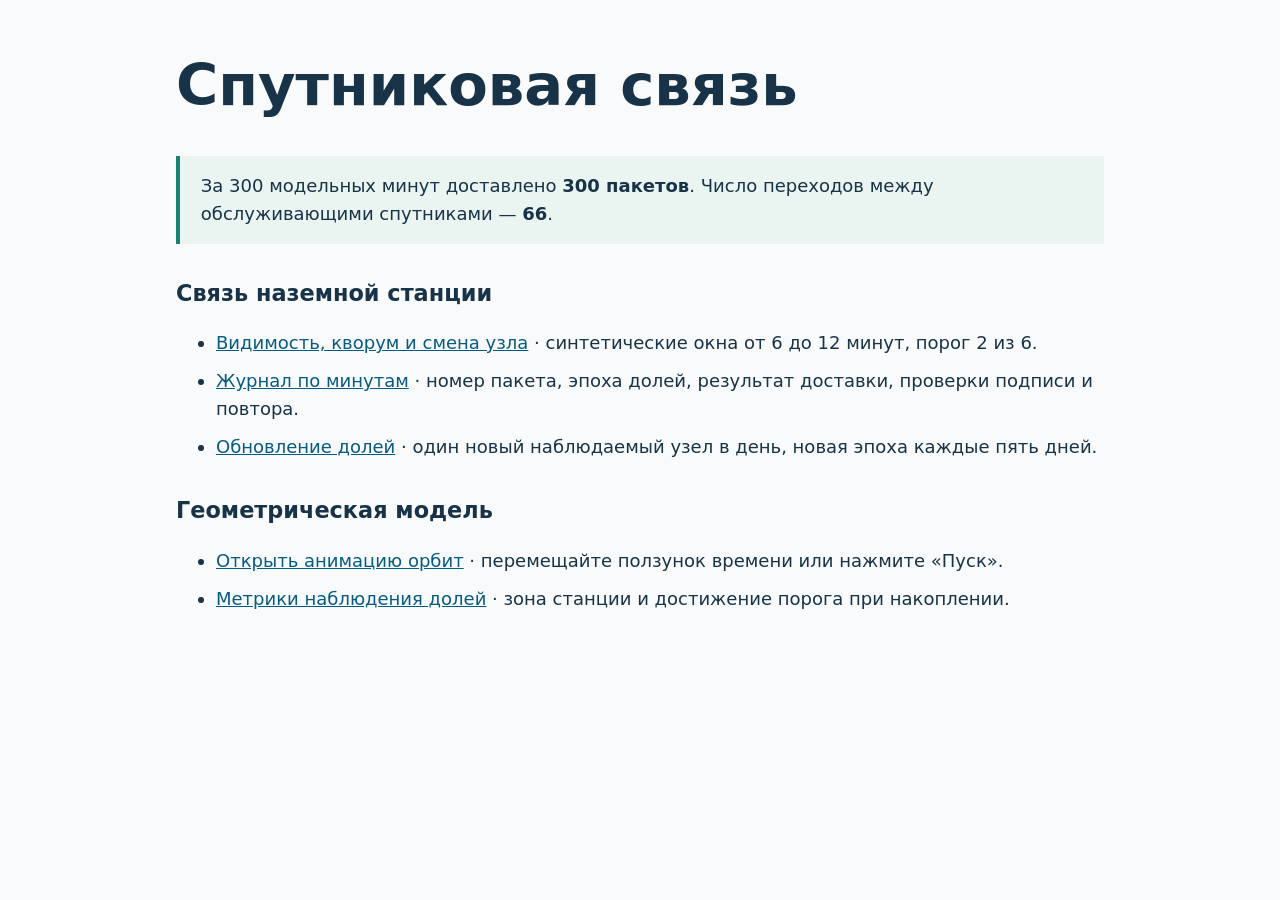
==== src/satellite_key_management/index.html @ 53762fa7 "feat: фиксы, доработка итд" ====
<!doctype html>
<html lang="ru"><meta charset="utf-8"><meta name="viewport" content="width=device-width, initial-scale=1">
<title>Спутниковая связь — результаты сеанса</title>
<style>
body{max-width:58rem;margin:6vh auto;padding:0 1.4rem;font:18px/1.55 system-ui;color:#183247;background:#f8fafb}
h1{font-size:clamp(2rem,5vw,3.6rem);line-height:1.1} h2{margin-top:2rem;font-size:1.4rem}
a{color:#075b80} li{margin:.65rem 0} .metric{padding:1rem 1.3rem;border-left:4px solid #18836f;background:#eaf5f2}
</style><main><h1>Спутниковая связь</h1>
<p class="metric">За 300 модельных минут доставлено <b>300 пакетов</b>.
Число переходов между обслуживающими спутниками — <b>66</b>.</p>
<h2>Связь наземной станции</h2><ul>
<li><a href="contacts.html">Видимость, кворум и смена узла</a> · синтетические окна от 6 до 12 минут, порог 2 из 6.</li>
<li><a href="contacts.csv">Журнал по минутам</a> · номер пакета, эпоха долей, результат доставки, проверки подписи и повтора.</li>
<li><a href="refresh.png">Обновление долей</a> · один новый наблюдаемый узел в день, новая эпоха каждые пять дней.</li></ul>
<h2>Геометрическая модель</h2><ul>
<li><a href="simulation_3d.html">Открыть анимацию орбит</a> · перемещайте ползунок времени или нажмите «Пуск».</li>
<li><a href="metrics_dashboard.html">Метрики наблюдения долей</a> · зона станции и достижение порога при накоплении.</li></ul></main></html>
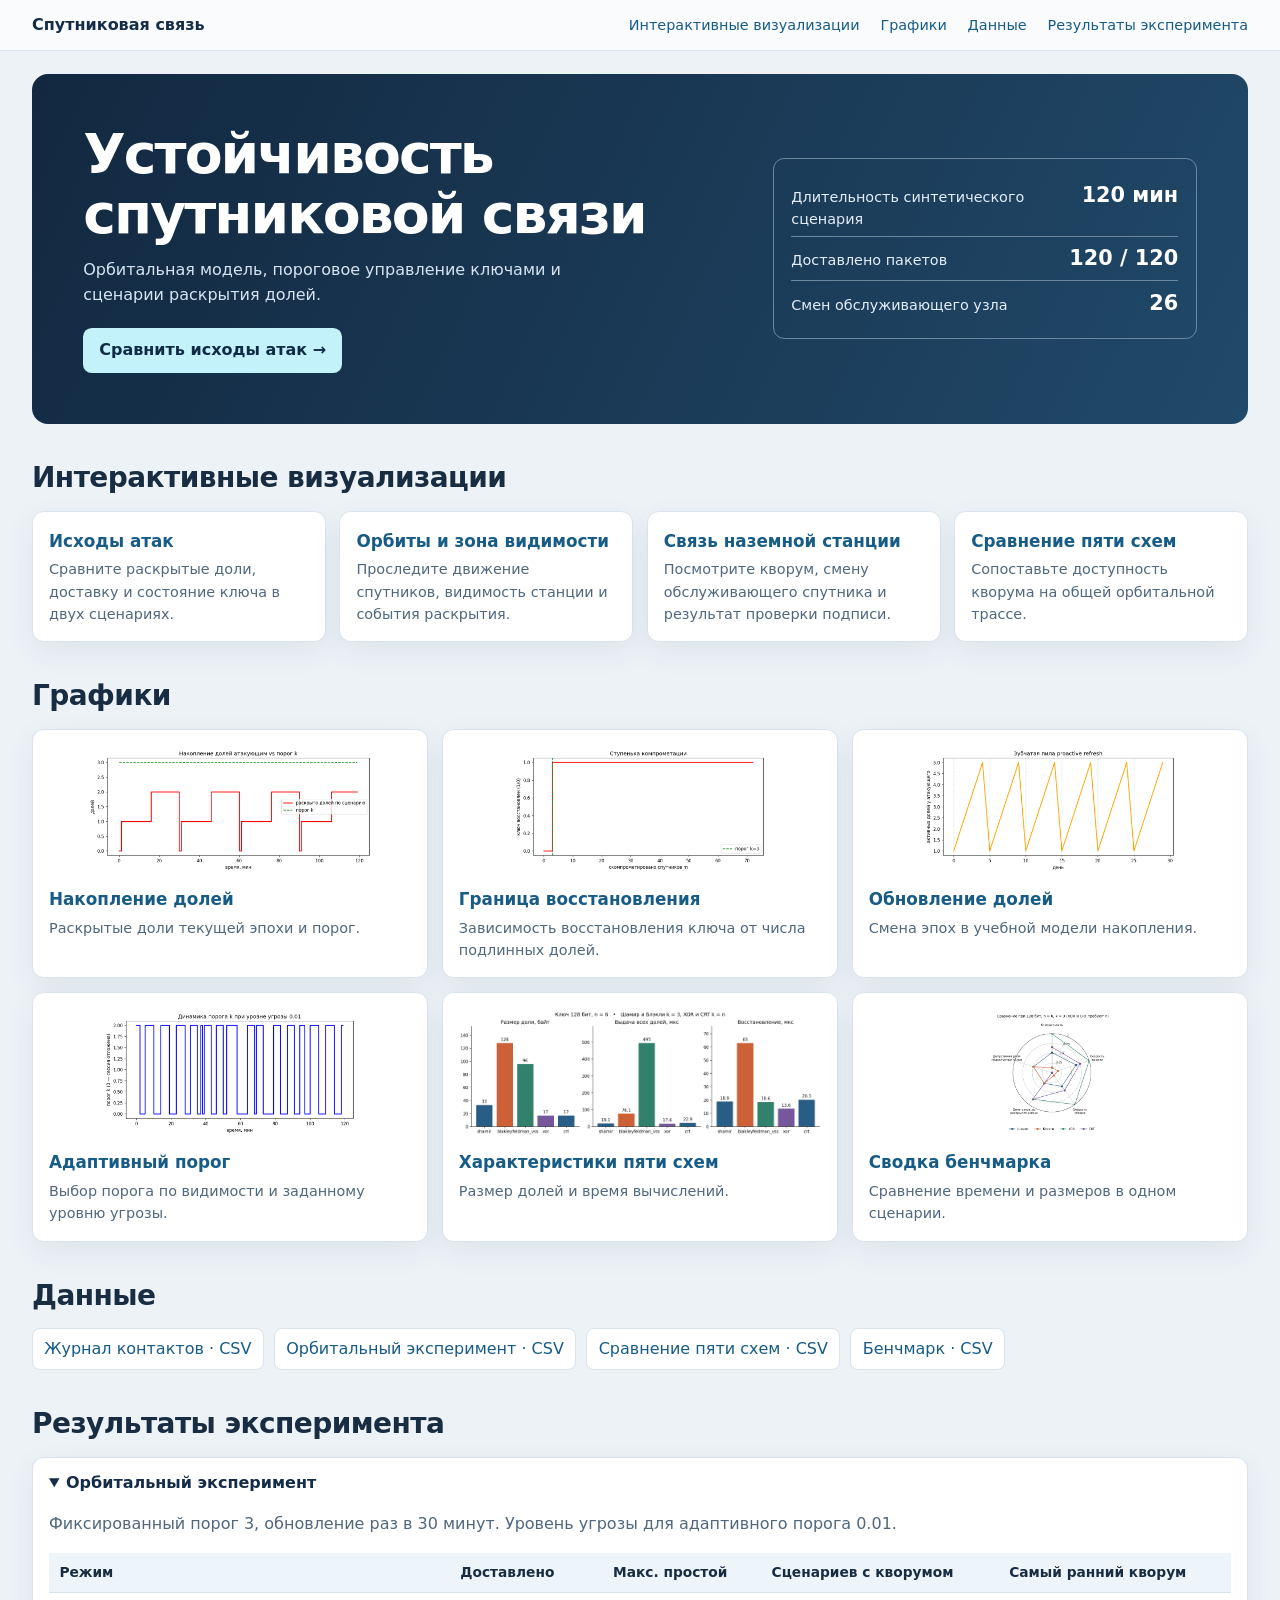
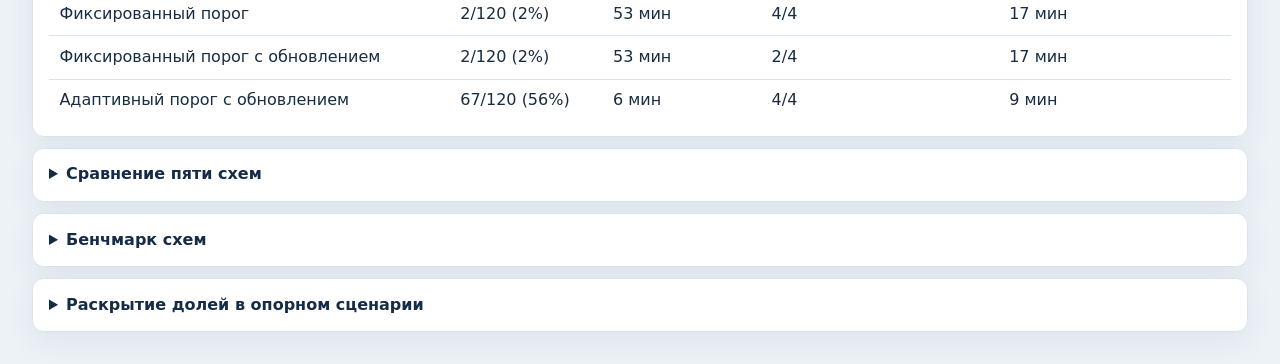
==== commit 121953bd: "Interface update" ====
--- a/src/satellite_key_management/index.html
+++ b/src/satellite_key_management/index.html
@@ -1,17 +1,18 @@
 <!doctype html>
-<html lang="ru"><meta charset="utf-8"><meta name="viewport" content="width=device-width, initial-scale=1">
-<title>Спутниковая связь — результаты сеанса</title>
-<style>
-body{max-width:58rem;margin:6vh auto;padding:0 1.4rem;font:18px/1.55 system-ui;color:#183247;background:#f8fafb}
-h1{font-size:clamp(2rem,5vw,3.6rem);line-height:1.1} h2{margin-top:2rem;font-size:1.4rem}
-a{color:#075b80} li{margin:.65rem 0} .metric{padding:1rem 1.3rem;border-left:4px solid #18836f;background:#eaf5f2}
-</style><main><h1>Спутниковая связь</h1>
-<p class="metric">За 300 модельных минут доставлено <b>300 пакетов</b>.
-Число переходов между обслуживающими спутниками — <b>66</b>.</p>
-<h2>Связь наземной станции</h2><ul>
-<li><a href="contacts.html">Видимость, кворум и смена узла</a> · синтетические окна от 6 до 12 минут, порог 2 из 6.</li>
-<li><a href="contacts.csv">Журнал по минутам</a> · номер пакета, эпоха долей, результат доставки, проверки подписи и повтора.</li>
-<li><a href="refresh.png">Обновление долей</a> · один новый наблюдаемый узел в день, новая эпоха каждые пять дней.</li></ul>
-<h2>Геометрическая модель</h2><ul>
-<li><a href="simulation_3d.html">Открыть анимацию орбит</a> · перемещайте ползунок времени или нажмите «Пуск».</li>
-<li><a href="metrics_dashboard.html">Метрики наблюдения долей</a> · зона станции и достижение порога при накоплении.</li></ul></main></html>+<html lang="ru">
+<head>
+<meta charset="utf-8">
+<meta name="viewport" content="width=device-width, initial-scale=1">
+<meta http-equiv="refresh" content="0; url=results/index.html">
+<title>Спутниковая связь · Отчёт симуляции</title>
+<link rel="stylesheet" href="results/report.css">
+</head>
+<body>
+<main class="shell">
+<header class="page-heading">
+<h1>Устойчивость спутниковой связи</h1>
+<p><a href="results/index.html">Открыть отчёт симуляции →</a></p>
+</header>
+</main>
+</body>
+</html>
--- a/src/satellite_key_management/results/report.css
+++ b/src/satellite_key_management/results/report.css
@@ -0,0 +1,82 @@
+:root {
+    color-scheme: light;
+    font: 16px/1.55 system-ui, sans-serif;
+    color: #182d42;
+    background: #edf2f7;
+    --surface: #fff;
+    --muted: #50677d;
+    --line: #d9e3ed;
+    --link: #175c86;
+    --navy: #142c47;
+    --shadow: 0 10px 30px rgba(23, 54, 80, .07);
+}
+
+* { box-sizing: border-box; }
+body { margin: 0; }
+[hidden] { display: none !important; }
+a { color: var(--link); }
+:focus-visible { outline: 3px solid #338cc0; outline-offset: 4px; }
+.shell { width: min(100% - 2rem, 76rem); margin-inline: auto; }
+.shell.wide { max-width: 88rem; width: min(100% - 2rem, 88rem); }
+
+.topbar { background: #f9fbfd; border-bottom: 1px solid var(--line); }
+.topbar .shell { display: flex; flex-wrap: wrap; align-items: center; justify-content: space-between;
+    gap: .4rem 1.5rem; padding-block: .8rem; }
+.topbar a { text-decoration: none; }
+.topbar a:hover { text-decoration: underline; }
+.topbar strong { color: var(--navy); }
+.topbar nav { display: flex; flex-wrap: wrap; gap: .45rem 1.3rem; font-size: .9rem; }
+
+.hero { display: grid; grid-template-columns: minmax(0, 1.55fr) minmax(15rem, 1fr); gap: 2rem;
+    align-items: center; margin-top: 1.4rem; padding: clamp(1.4rem, 4vw, 3.25rem);
+    border-radius: 1rem; color: #fff; background: linear-gradient(115deg, #122840, #214969); }
+.hero h1, .page-heading h1 { margin: 0; font-size: clamp(1.85rem, 4.5vw, 3.45rem);
+    line-height: 1.08; letter-spacing: -.035em; }
+.hero p { margin: .85rem 0 0; max-width: 54ch; color: #d7e5f2; }
+.hero .primary { display: inline-block; margin-top: 1.3rem; padding: .62rem 1rem; border-radius: .55rem;
+    background: #c3f2fa; color: #102b45; font-weight: 700; text-decoration: none; }
+.hero .primary:hover { background: #e5faff; }
+.hero dl { margin: 0; border: 1px solid #6c889e; border-radius: .7rem; padding: .85rem 1.1rem; }
+.hero dl div { display: flex; justify-content: space-between; align-items: baseline; gap: 1rem; padding: .35rem 0; }
+.hero dl div + div { border-top: 1px solid #6c889e; }
+.hero dt { color: #e4eef8; font-size: .9rem; }
+.hero dd { margin: 0; white-space: nowrap; font-size: 1.3rem; font-weight: 700; font-variant-numeric: tabular-nums; }
+
+.report section { margin-block: 2rem; }
+.report h2 { margin: 0 0 .7rem; font-size: clamp(1.25rem, 3vw, 1.75rem); letter-spacing: -.02em; }
+.card-grid { display: grid; grid-template-columns: repeat(auto-fit, minmax(min(100%, 15rem), 1fr)); gap: .85rem; }
+.card { display: flex; flex-direction: column; padding: 1rem; border: 1px solid var(--line);
+    border-radius: .72rem; background: var(--surface); color: inherit; text-decoration: none; box-shadow: var(--shadow); }
+.card:hover { border-color: #78afcb; }
+.card strong { font-size: 1.05rem; color: var(--link); }
+.card span { margin-top: .3rem; color: var(--muted); font-size: .9rem; }
+.card img { display: block; width: 100%; height: 8rem; object-fit: contain; border-radius: .35rem;
+    margin-bottom: .75rem; background: #fff; }
+.gallery { grid-template-columns: repeat(auto-fit, minmax(min(100%, 19rem), 1fr)); }
+.data-links { display: flex; flex-wrap: wrap; gap: .65rem; margin: 0; padding: 0; list-style: none; }
+.data-links a { display: inline-block; background: var(--surface); border: 1px solid var(--line);
+    padding: .48rem .7rem; border-radius: .5rem; text-decoration: none; }
+.data-links a:hover { text-decoration: underline; }
+
+.table-card, .page-heading, .plot-frame, .scenario, .replay { background: var(--surface);
+    border: 1px solid var(--line); border-radius: .72rem; box-shadow: var(--shadow); }
+.table-card { margin: .7rem 0; padding: .85rem 1rem; }
+.table-card summary { cursor: pointer; font-weight: 700; color: var(--navy); }
+.table-card p { color: var(--muted); }
+.table-scroll { overflow-x: auto; }
+table { width: 100%; border-collapse: collapse; text-align: left; font-variant-numeric: tabular-nums; }
+th, td { border-bottom: 1px solid var(--line); padding: .55rem .65rem; }
+thead th { background: #edf4fa; font-size: .86rem; }
+tbody tr:last-child td { border-bottom: 0; }
+
+.page-heading { margin-block: 1.25rem 1rem; padding: clamp(1rem, 3vw, 2rem); }
+.page-heading h1 { font-size: clamp(1.7rem, 4vw, 2.75rem); }
+.page-heading p { max-width: 70ch; margin: .6rem 0 0; color: var(--muted); }
+.plot-frame { margin-block: 1rem 2rem; min-width: 0; overflow: hidden; }
+.dashboard { padding-bottom: 2rem; }
+
+@media (max-width: 44rem) {
+    .hero { grid-template-columns: 1fr; gap: 1rem; }
+    .topbar .shell { padding-block: .65rem; }
+    .report section { margin-block: 1.4rem; }
+}
